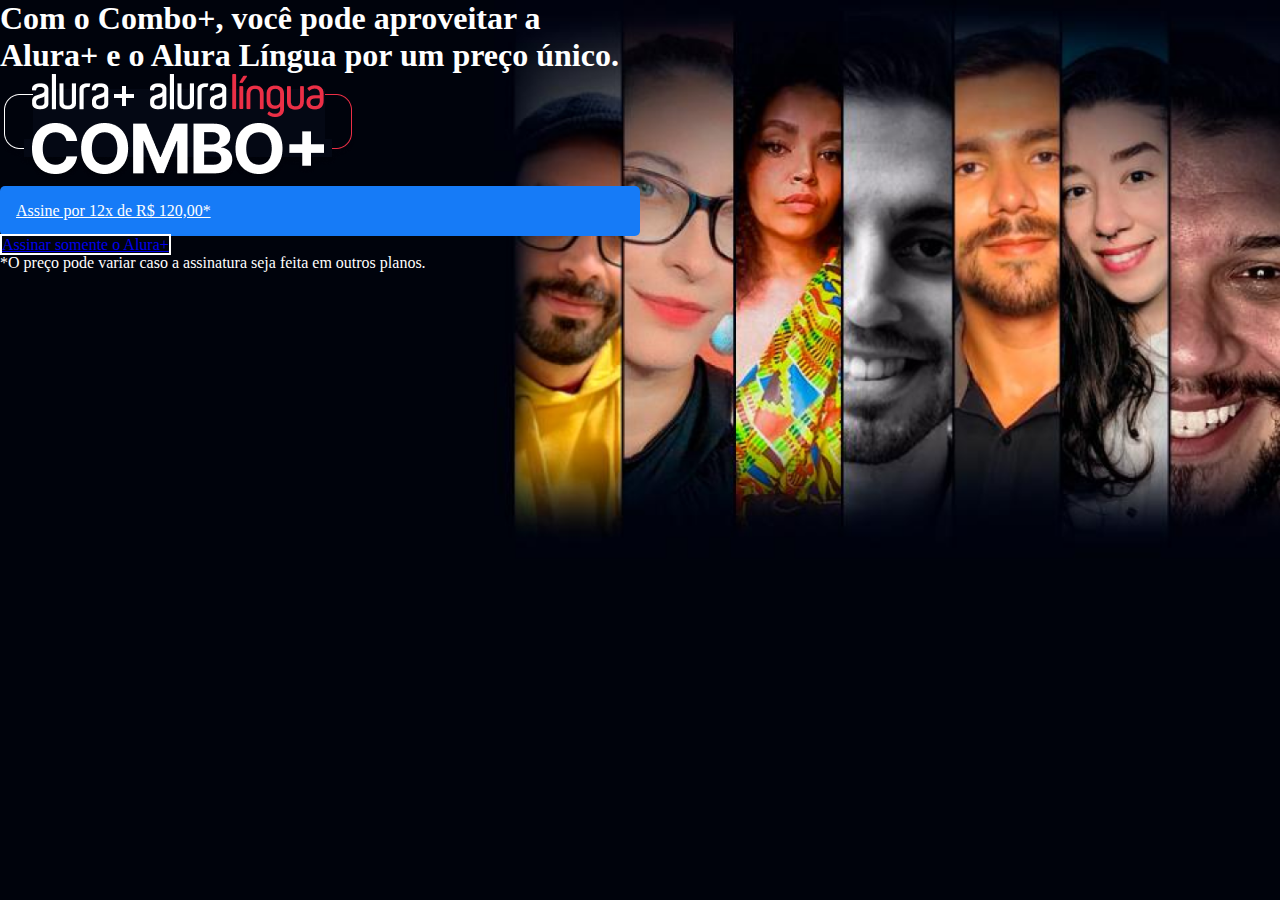
==== Alura+/index.html @ 59db6b45 "04 grid, segundo botao e p" ====
<!DOCTYPE html>
<html lang="pt-br">

<head>
    <meta charset="UTF-8">
    <meta http-equiv="X-UA-Compatible" content="IE=edge">
    <meta name="viewport" content="width=device-width, initial-scale=1.0">

    <link rel="stylesheet" href="assets/css/style.css">
    <title>Alura Plus</title>
</head>

<body>
    <section class=" container principal">
        <div>
            <h1> Com o Combo+, você pode aproveitar a Alura+ e o Alura Língua por um preço único.</h1>
            <img src="assets/img/Combo.png" alt="O combo+ é a junção do alura+ e o alura línguas">
            <a href="www.alura.com.br" class="container__botao"> Assine por 12x de R$ 120,00*</a>
            <a href="www.alura.com.br" class="container__botao_secundario">Assinar somente o Alura+</a>
            <p class="container__aviso">*O preço pode variar caso a assinatura seja feita em outros planos.</p>
        </div>
    </section>
</body>

</html>
---- Alura+/assets/css/style.css ----
:root {
    --branco-principal:#FFFFFF;
    --cinza-secundario:#C0C0C0;
    --botao-azul:#167BF7;
    --cor-de-fundo:#00030C;
}
* {
    margin: 0;
    padding: 0;
}

body {
    background-color: var(--cor-de-fundo);
    color: var(--branco-principal);
}

.principal {
    background-image: url("../img/Background.png");
    background-repeat: no-repeat;
    background-size: contain;
}

.container {
    height: 100vh;
    display: grid;
    grid-template-columns: 50% 50%;
}

.container__botao{
    background-color: var(--botao-azul);
    border-radius: 5px;
    padding: 1em;
    color: var(--branco-principal);
    display: block;
}
.container__botao_secundario{
    background-color: transparent;
    border: 2px solid var(--branco-principal);
}
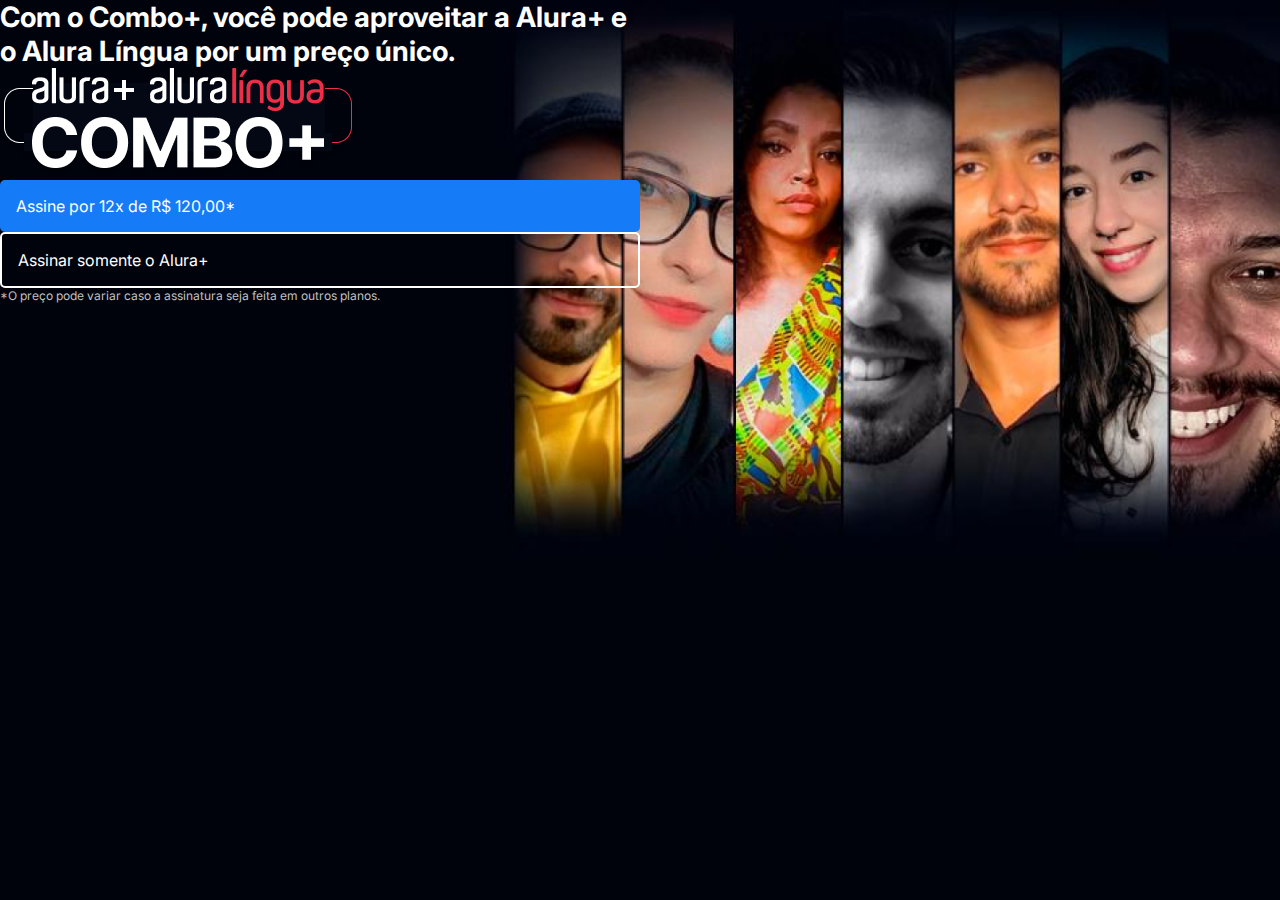
==== commit 97ff75f5: "06 Formatando fontes" ====
--- a/Alura+/index.html
+++ b/Alura+/index.html
@@ -7,16 +7,21 @@
     <meta name="viewport" content="width=device-width, initial-scale=1.0">
 
     <link rel="stylesheet" href="assets/css/style.css">
+    <link rel="preconnect" href="https://fonts.googleapis.com">
+    <link rel="preconnect" href="https://fonts.gstatic.com" crossorigin>
+    <link href="https://fonts.googleapis.com/css2?family=Inter:wght@400;700&display=swap" rel="stylesheet">
+
     <title>Alura Plus</title>
 </head>
 
 <body>
     <section class=" container principal">
         <div>
-            <h1> Com o Combo+, você pode aproveitar a Alura+ e o Alura Língua por um preço único.</h1>
+            <h1 class="container__titulo"> Com o Combo+, você pode aproveitar a Alura+ e o Alura Língua por um preço
+                único.</h1>
             <img src="assets/img/Combo.png" alt="O combo+ é a junção do alura+ e o alura línguas">
             <a href="www.alura.com.br" class="container__botao"> Assine por 12x de R$ 120,00*</a>
-            <a href="www.alura.com.br" class="container__botao_secundario">Assinar somente o Alura+</a>
+            <a href="www.alura.com.br" class="container__botao container__botao_secundario">Assinar somente o Alura+</a>
             <p class="container__aviso">*O preço pode variar caso a assinatura seja feita em outros planos.</p>
         </div>
     </section>
--- a/Alura+/assets/css/style.css
+++ b/Alura+/assets/css/style.css
@@ -3,6 +3,7 @@
     --cinza-secundario:#C0C0C0;
     --botao-azul:#167BF7;
     --cor-de-fundo:#00030C;
+    --fonte-principal: 'Inter';
 }
 * {
     margin: 0;
@@ -12,6 +13,9 @@
 body {
     background-color: var(--cor-de-fundo);
     color: var(--branco-principal);
+    font-family: var(--fonte-principal);
+    font-size: 16px;
+    font-weight: 400;
 }
 
 .principal {
@@ -25,15 +29,25 @@
     display: grid;
     grid-template-columns: 50% 50%;
 }
-
+.container__titulo{
+    font-size: 28px;
+    font-weight: 700;
+}
 .container__botao{
     background-color: var(--botao-azul);
     border-radius: 5px;
     padding: 1em;
     color: var(--branco-principal);
     display: block;
+    text-decoration: none;
 }
 .container__botao_secundario{
     background-color: transparent;
     border: 2px solid var(--branco-principal);
+    
+}
+.container__aviso {
+    font-size: 12px;
+    color: var(--cinza-secundario);
+
 }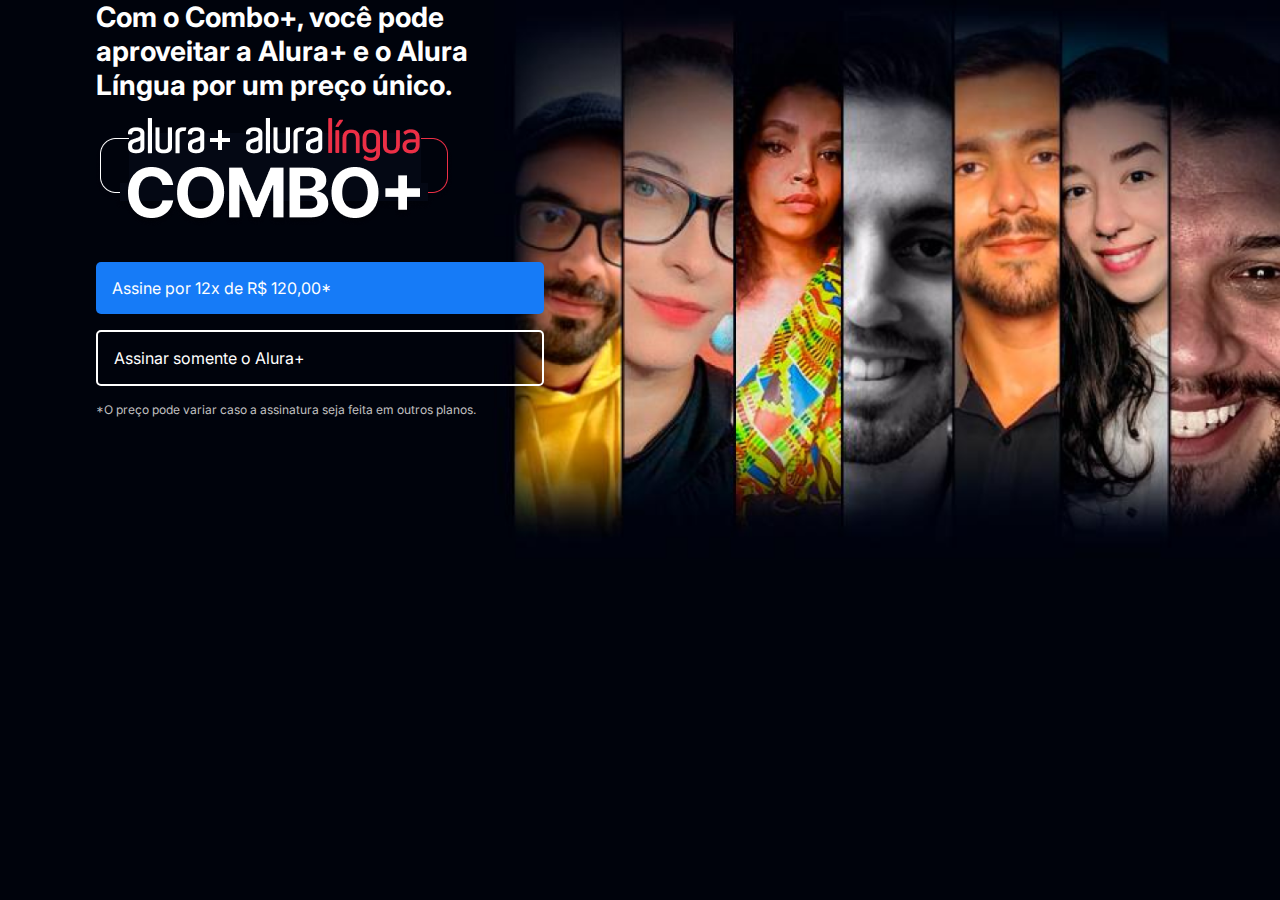
==== commit f59f5fac: "06 margin e padding" ====
--- a/Alura+/index.html
+++ b/Alura+/index.html
@@ -5,21 +5,20 @@
     <meta charset="UTF-8">
     <meta http-equiv="X-UA-Compatible" content="IE=edge">
     <meta name="viewport" content="width=device-width, initial-scale=1.0">
-
     <link rel="stylesheet" href="assets/css/style.css">
     <link rel="preconnect" href="https://fonts.googleapis.com">
     <link rel="preconnect" href="https://fonts.gstatic.com" crossorigin>
     <link href="https://fonts.googleapis.com/css2?family=Inter:wght@400;700&display=swap" rel="stylesheet">
-
     <title>Alura Plus</title>
 </head>
 
 <body>
     <section class=" container principal">
-        <div>
+        <div class="container__caixa">
             <h1 class="container__titulo"> Com o Combo+, você pode aproveitar a Alura+ e o Alura Língua por um preço
                 único.</h1>
-            <img src="assets/img/Combo.png" alt="O combo+ é a junção do alura+ e o alura línguas">
+            <img src="assets/img/Combo.png" alt="O combo+ é a junção do alura+ e o alura línguas"
+                class="container__imagem">
             <a href="www.alura.com.br" class="container__botao"> Assine por 12x de R$ 120,00*</a>
             <a href="www.alura.com.br" class="container__botao container__botao_secundario">Assinar somente o Alura+</a>
             <p class="container__aviso">*O preço pode variar caso a assinatura seja feita em outros planos.</p>
--- a/Alura+/assets/css/style.css
+++ b/Alura+/assets/css/style.css
@@ -40,6 +40,7 @@
     color: var(--branco-principal);
     display: block;
     text-decoration: none;
+    margin-bottom: 1em; 
 }
 .container__botao_secundario{
     background-color: transparent;
@@ -49,5 +50,10 @@
 .container__aviso {
     font-size: 12px;
     color: var(--cinza-secundario);
-
+}
+.container__imagem {
+    margin: 1em 0 2em 0;
+}
+.container__caixa{
+    margin: 0 6em;
 }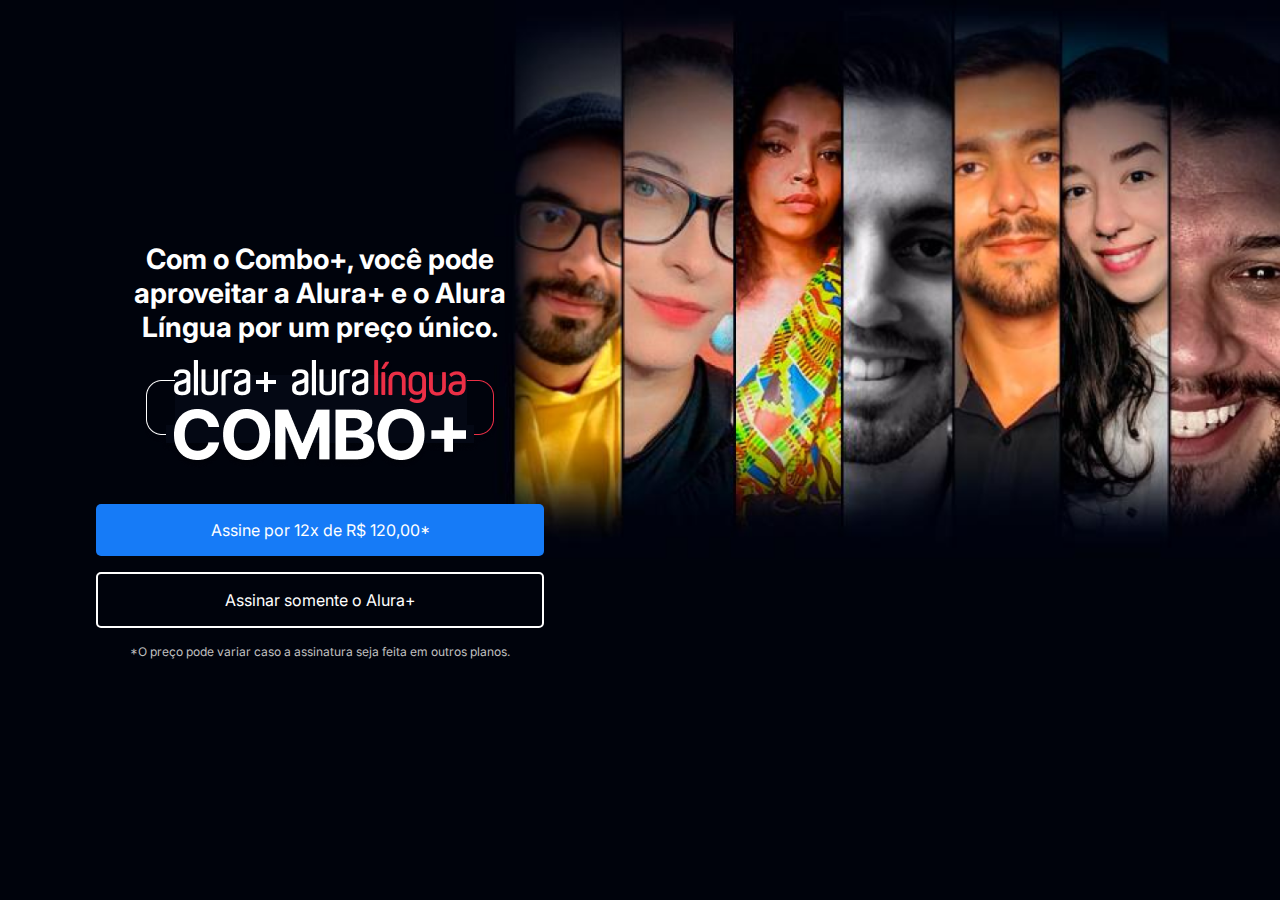
==== commit f64d59d1: "Posicionamento -alinhamento" ====
--- a/Alura+/index.html
+++ b/Alura+/index.html
@@ -13,7 +13,7 @@
 </head>
 
 <body>
-    <section class=" container principal">
+    <section class="container principal">
         <div class="container__caixa">
             <h1 class="container__titulo"> Com o Combo+, você pode aproveitar a Alura+ e o Alura Língua por um preço
                 único.</h1>
--- a/Alura+/assets/css/style.css
+++ b/Alura+/assets/css/style.css
@@ -22,6 +22,8 @@
     background-image: url("../img/Background.png");
     background-repeat: no-repeat;
     background-size: contain;
+    align-items: center;
+    text-align: center;
 }
 
 .container {
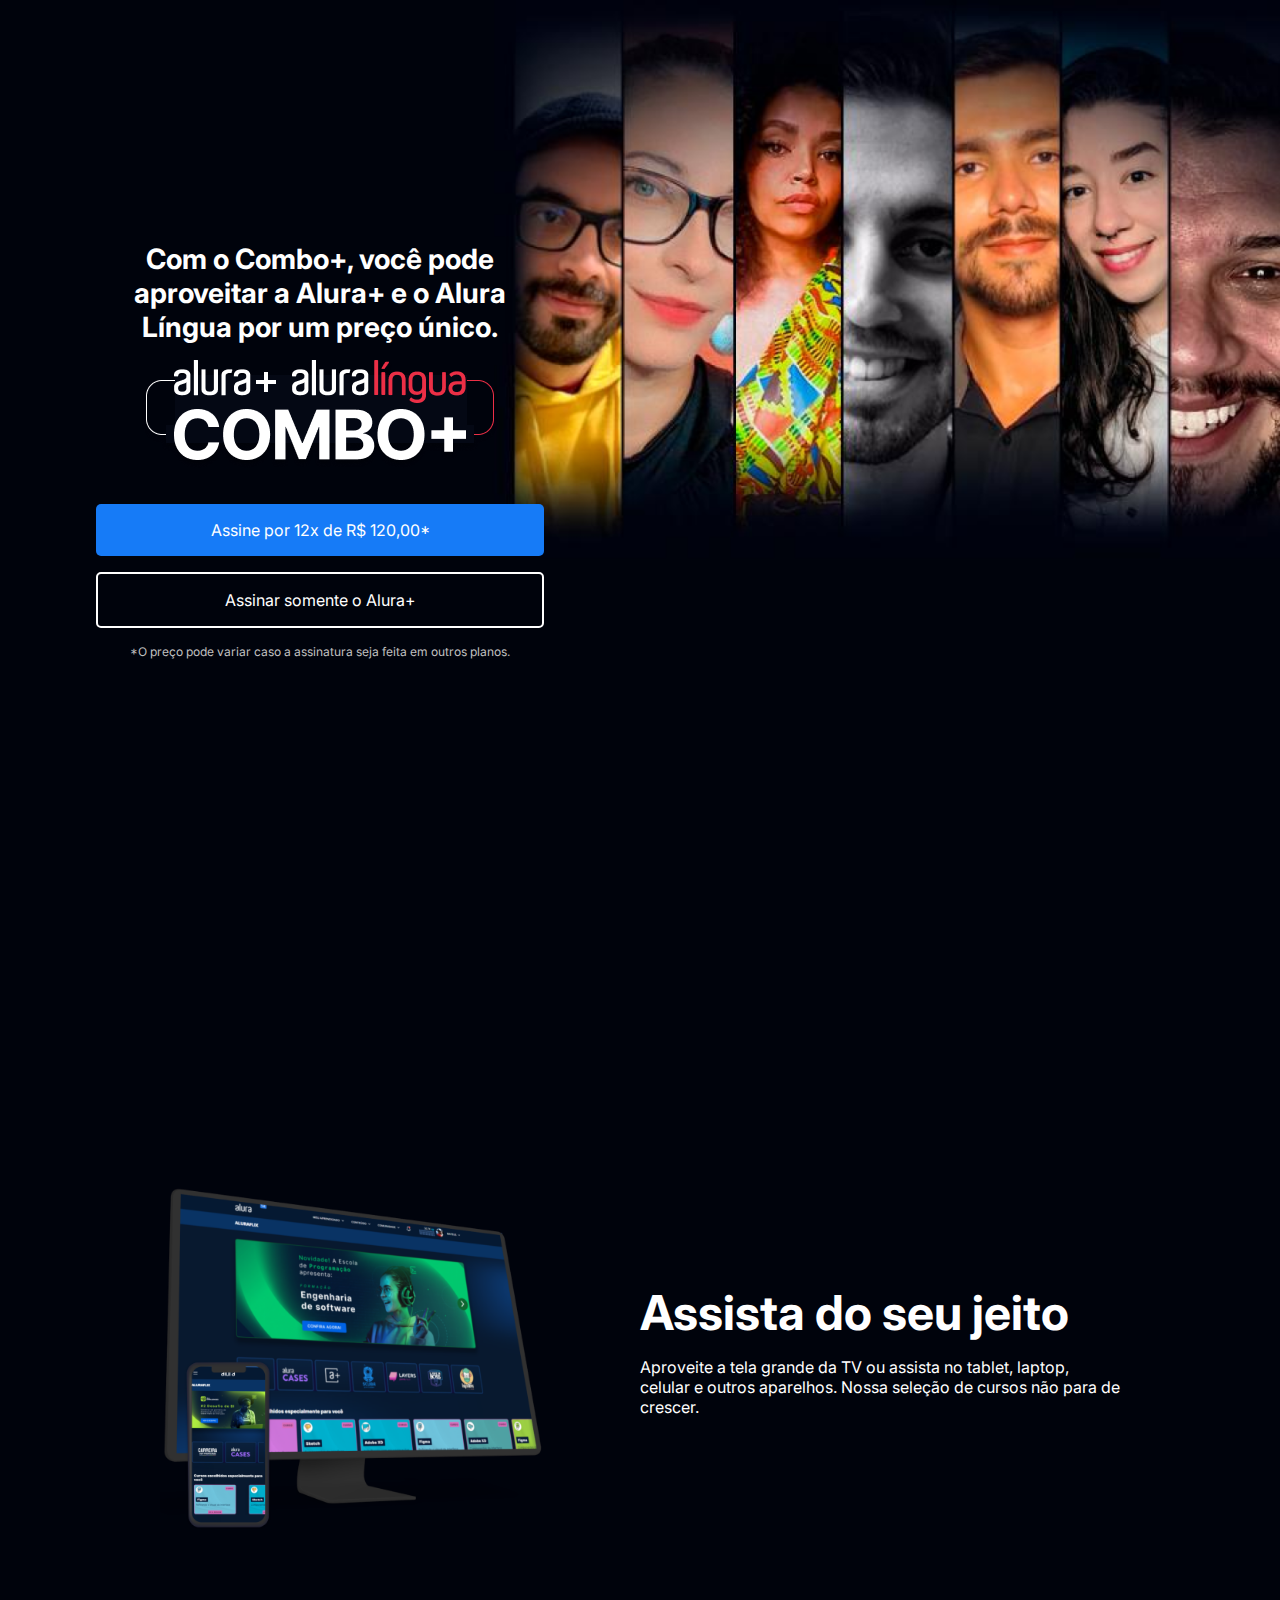
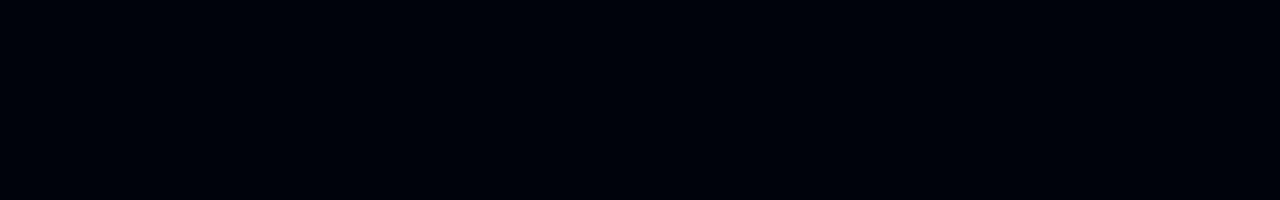
==== commit e5f715f2: "segunda section" ====
--- a/Alura+/index.html
+++ b/Alura+/index.html
@@ -24,6 +24,15 @@
             <p class="container__aviso">*O preço pode variar caso a assinatura seja feita em outros planos.</p>
         </div>
     </section>
+    <section class="container secundario">
+        <img src="assets/img/Plataformas.png" alt="Um monitor e um celular com o alura plus aberto"
+            class="secundario__imagem">
+        <div class="container__descricao">
+            <h2 class="descricao__titulo">Assista do seu jeito</h2>
+            <p class="descricao__texto">Aproveite a tela grande da TV ou assista no tablet, laptop, celular e outros
+                aparelhos. Nossa seleção de cursos não para de crescer.</p>
+        </div>
+    </section>
 </body>
 
 </html>--- a/Alura+/assets/css/style.css
+++ b/Alura+/assets/css/style.css
@@ -58,4 +58,21 @@
 }
 .container__caixa{
     margin: 0 6em;
+}
+
+.secundario__imagem {
+    width: 80%;
+}
+.secundario {
+    align-items: center;
+    margin: 0 10em;
+}
+.descricao__titulo{
+    font-weight: 700;
+    font-size: 48px;
+    color: var(--branco-principal);
+    margin-bottom: 0.3em;
+}
+.descricao_texto {
+color:  var(--cinza-secundario);
 }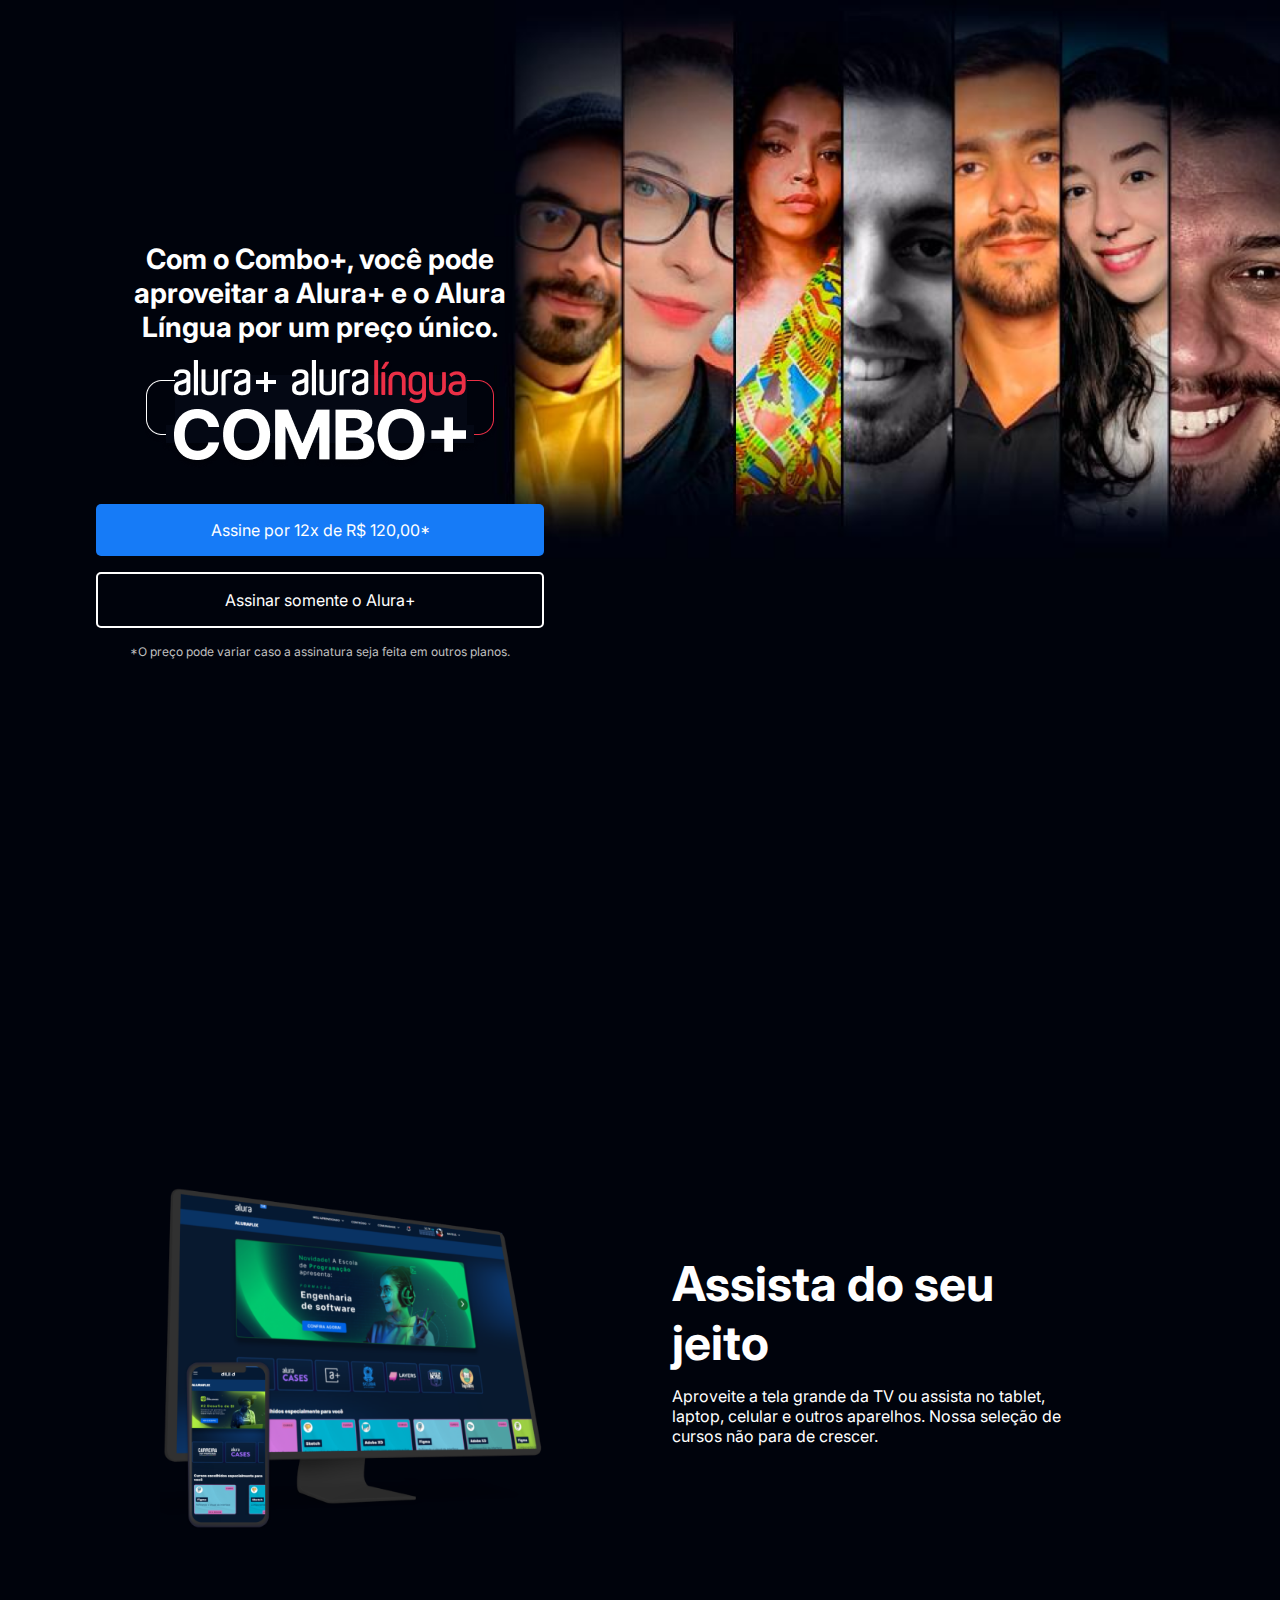
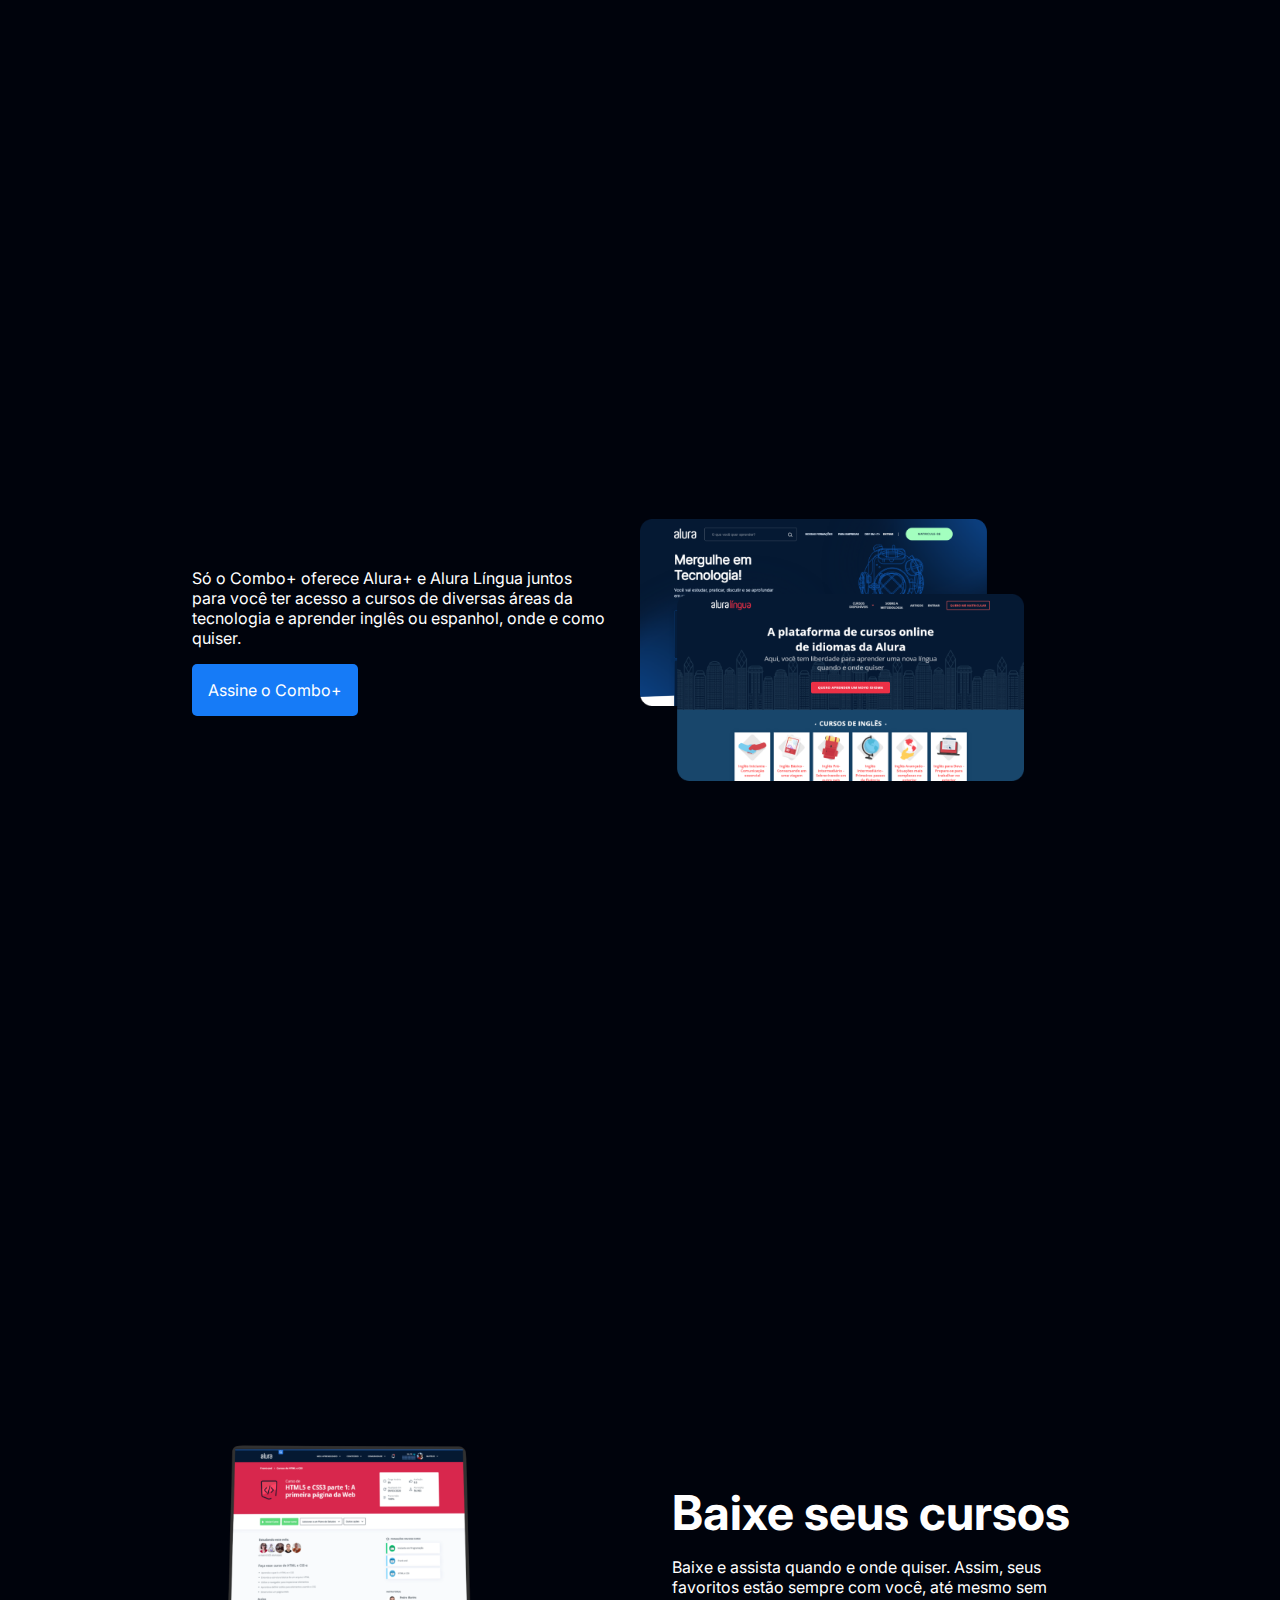
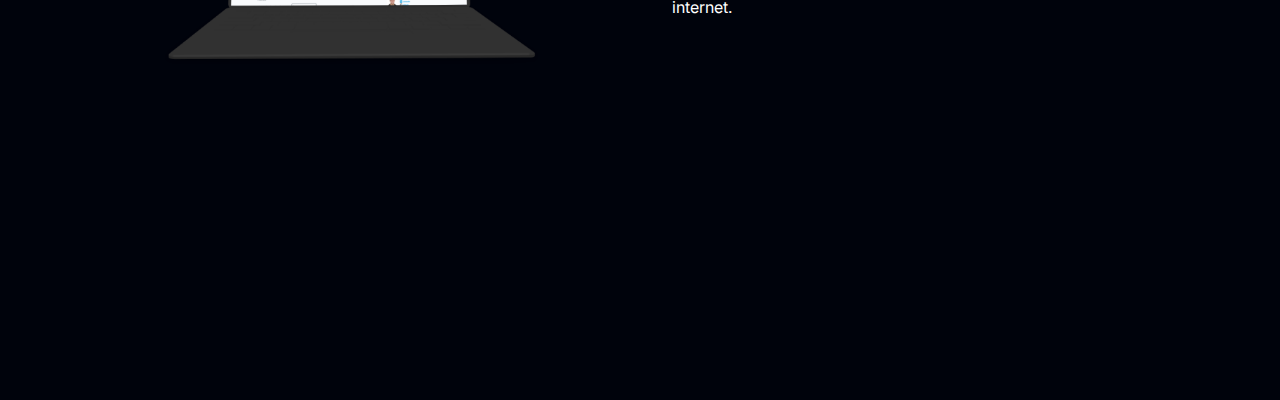
==== commit e2db6fc9: "adicionando outra section (restante do conteudo)" ====
--- a/Alura+/index.html
+++ b/Alura+/index.html
@@ -33,6 +33,23 @@
                 aparelhos. Nossa seleção de cursos não para de crescer.</p>
         </div>
     </section>
+    <section class="container secundario">
+        <div class="container__descricao">
+            <p class="descricao__texto">Só o Combo+ oferece Alura+ e Alura Língua juntos para você ter acesso a cursos
+                de diversas áreas da tecnologia e aprender inglês ou espanhol, onde e como quiser.</p>
+            <a href="http://www.alura.com.br" class="container__botao secundario__botao">Assine o Combo+</a>
+        </div>
+        <img src="assets/img/Telas.png" alt="Tela da alura plus e do alura lingua" class="secundario__imagem">
+    </section>
+    <section class="container secundario">
+        <img src="assets/img/Notebook.png" alt="Um notebook com um curso alura aberto" class="secundario__imagem">
+        <div class="container__descricao">
+            <h2 class="descricao__titulo">Baixe seus cursos</h2>
+            <p class="descricao__texto">Baixe e assista quando e onde quiser. Assim, seus favoritos estão sempre com
+                você, até mesmo sem internet.</p>
+        </div>
+    </section>
+
 </body>
 
 </html>--- a/Alura+/assets/css/style.css
+++ b/Alura+/assets/css/style.css
@@ -75,4 +75,13 @@
 }
 .descricao_texto {
 color:  var(--cinza-secundario);
+}
+
+.secundario__botao {
+    display: inline-block;
+    margin-top: 1em;
+}
+
+.container__descricao {
+    padding: 2em;
 }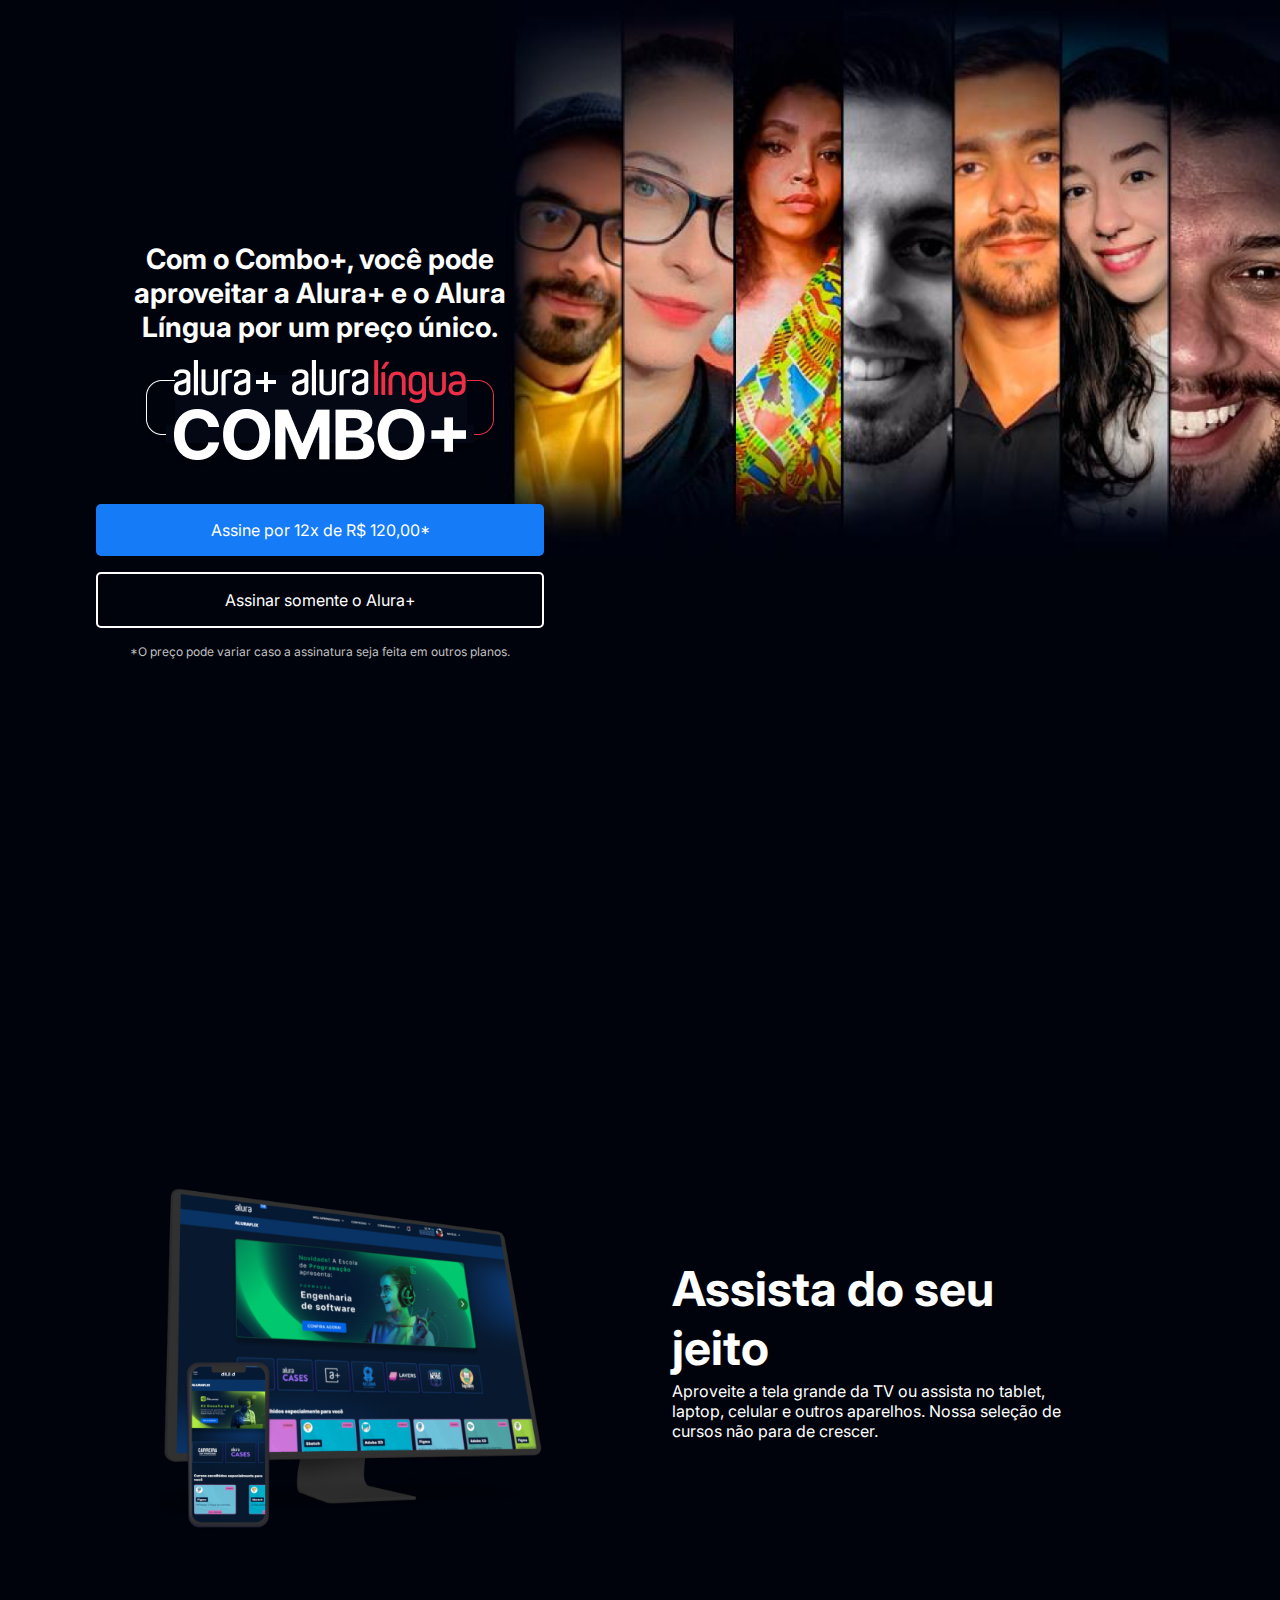
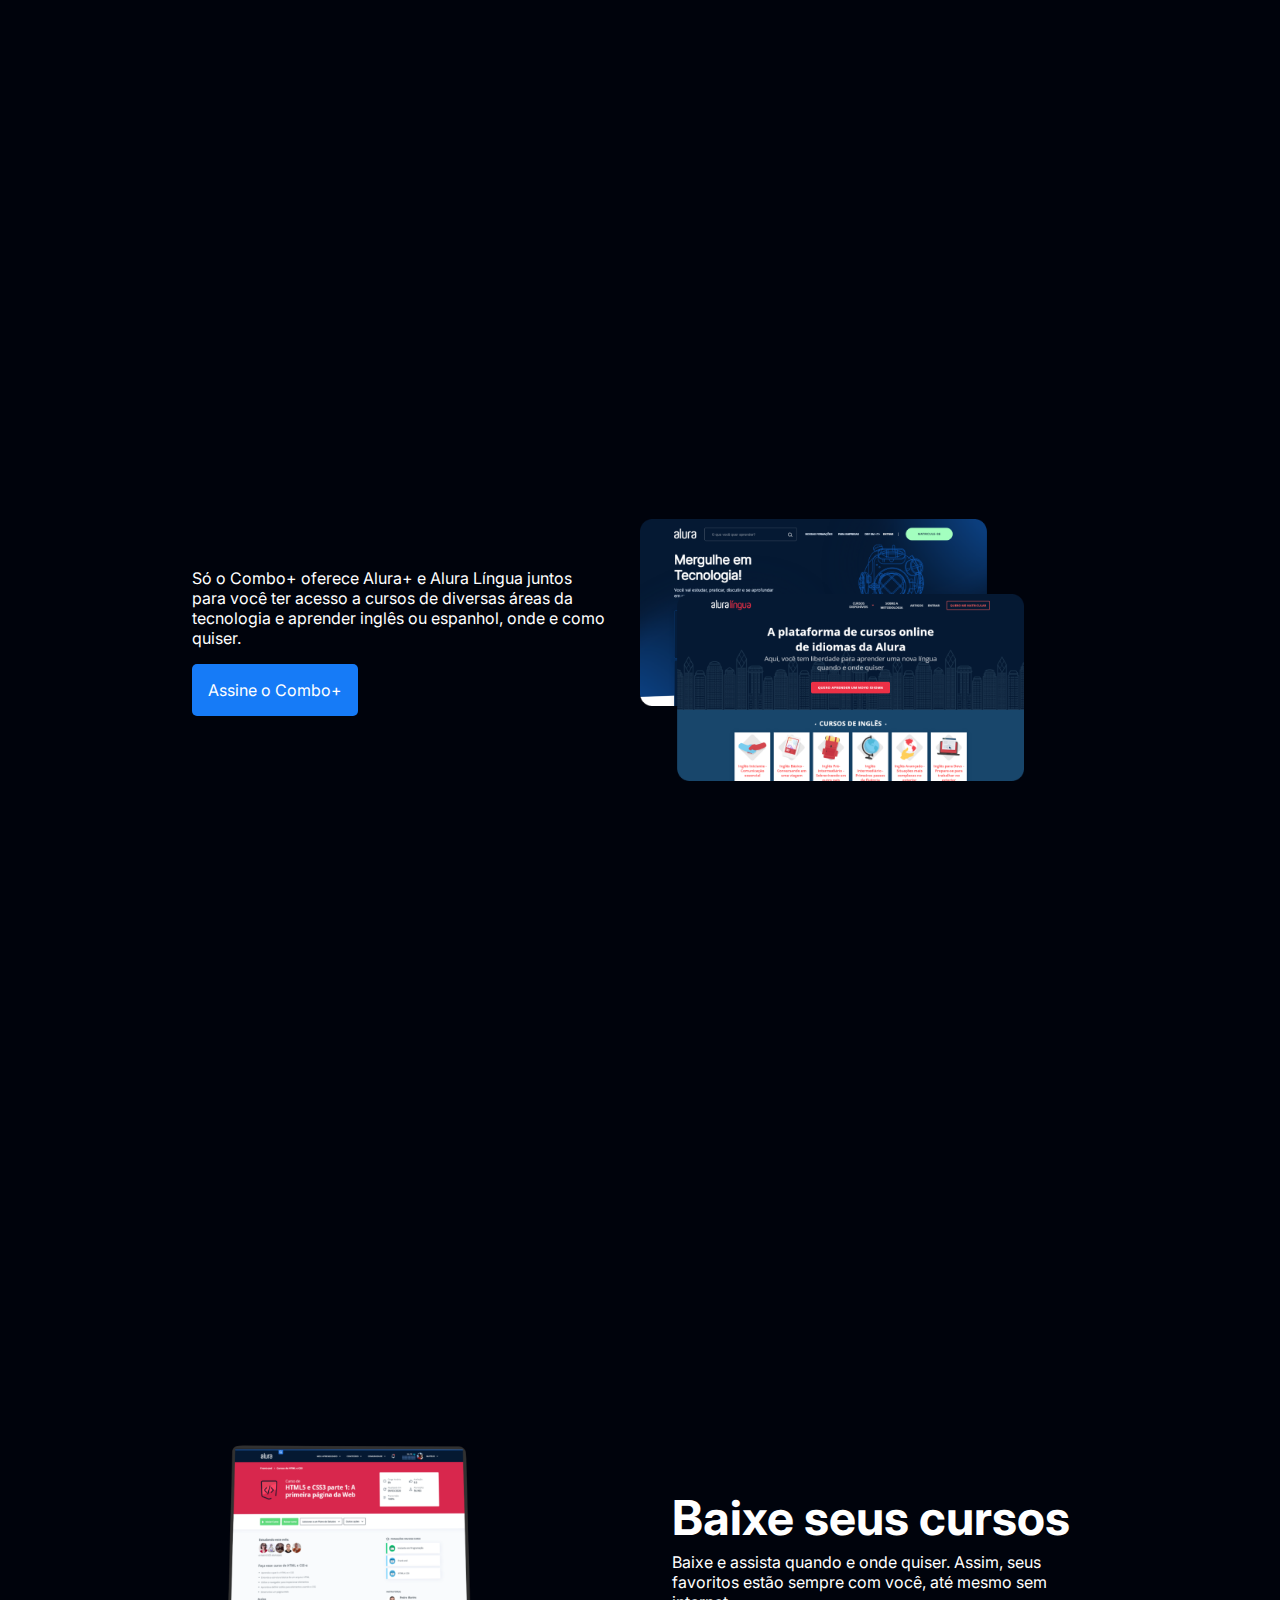
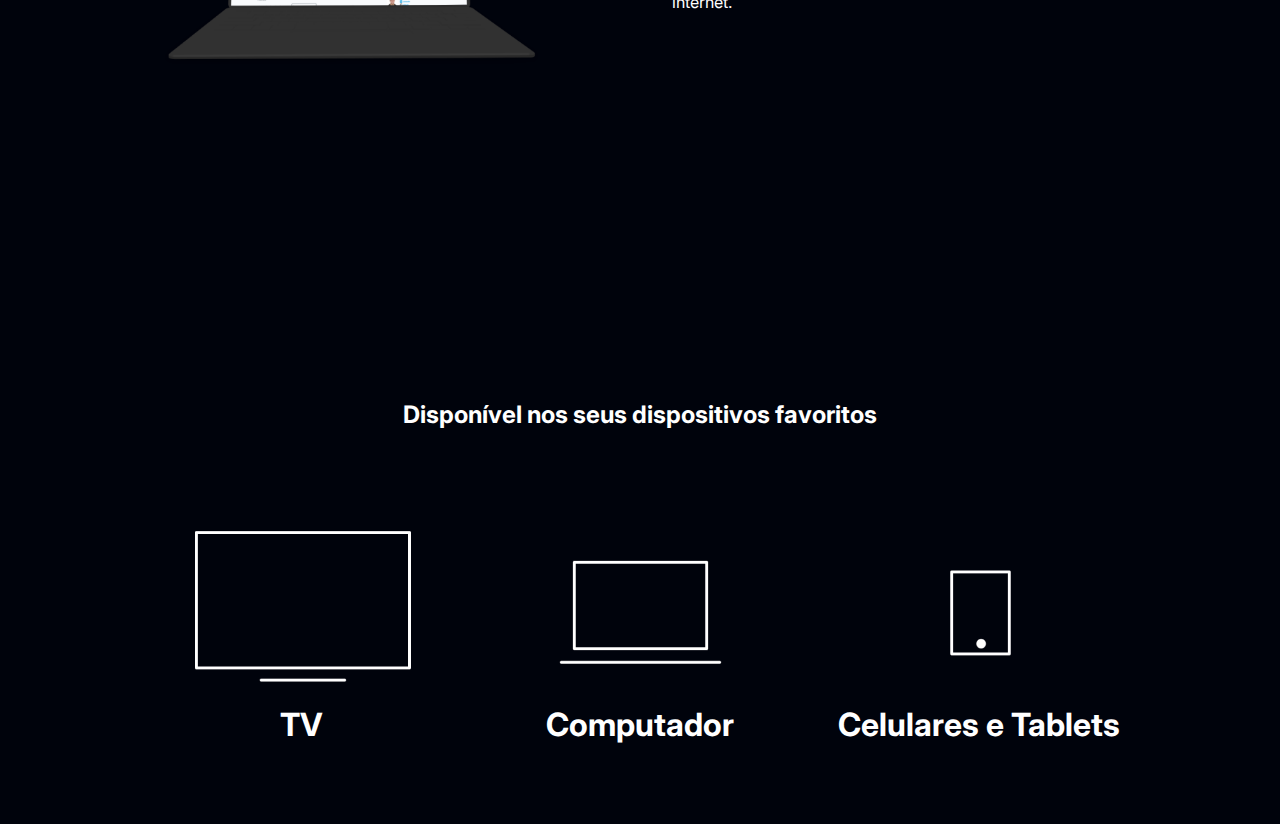
==== commit c4d6fcef: "Dispositivos" ====
--- a/Alura+/index.html
+++ b/Alura+/index.html
@@ -49,6 +49,22 @@
                 você, até mesmo sem internet.</p>
         </div>
     </section>
+    <section class="dispositivos">
+        <h2 class="dispositivos__titulos">Disponível nos seus dispositivos favoritos</h2>
+        <ul class="dispositivos__lista">
+            <li>
+                <img src="assets/img/tv.png" alt="ícone de televisão">
+                <h3 class="lista__item">TV</h3>
+
+            </li>
+            <li> <img src="assets/img/computador.png" alt="ícone de Computador">
+                <h3 class="lista__item">Computador</h3>
+            </li>
+            <li><img src="assets/img/celular.png" alt="ícone de celular">
+                <h3 class="lista__item">Celulares e Tablets</h3>
+            </li>
+        </ul>
+    </section>
 
 </body>
 
--- a/Alura+/assets/css/style.css
+++ b/Alura+/assets/css/style.css
@@ -71,7 +71,7 @@
     font-weight: 700;
     font-size: 48px;
     color: var(--branco-principal);
-    margin-bottom: 0.3em;
+    margin-bottom: 0.1em;
 }
 .descricao_texto {
 color:  var(--cinza-secundario);
@@ -84,4 +84,22 @@
 
 .container__descricao {
     padding: 2em;
+}
+.dispositivos__lista{
+    display: flex;
+    justify-content: center;   
+    list-style-type: none;
+    margin: 5em 0;
+}
+.dispositivos {
+    text-align:center;
+}
+
+.dispositivos__titulo{
+    font-size: 48px;
+    color: var(--branco-principal);
+}
+.lista__item{
+    font-size: 32px;
+    color: var(--branco-principal);
 }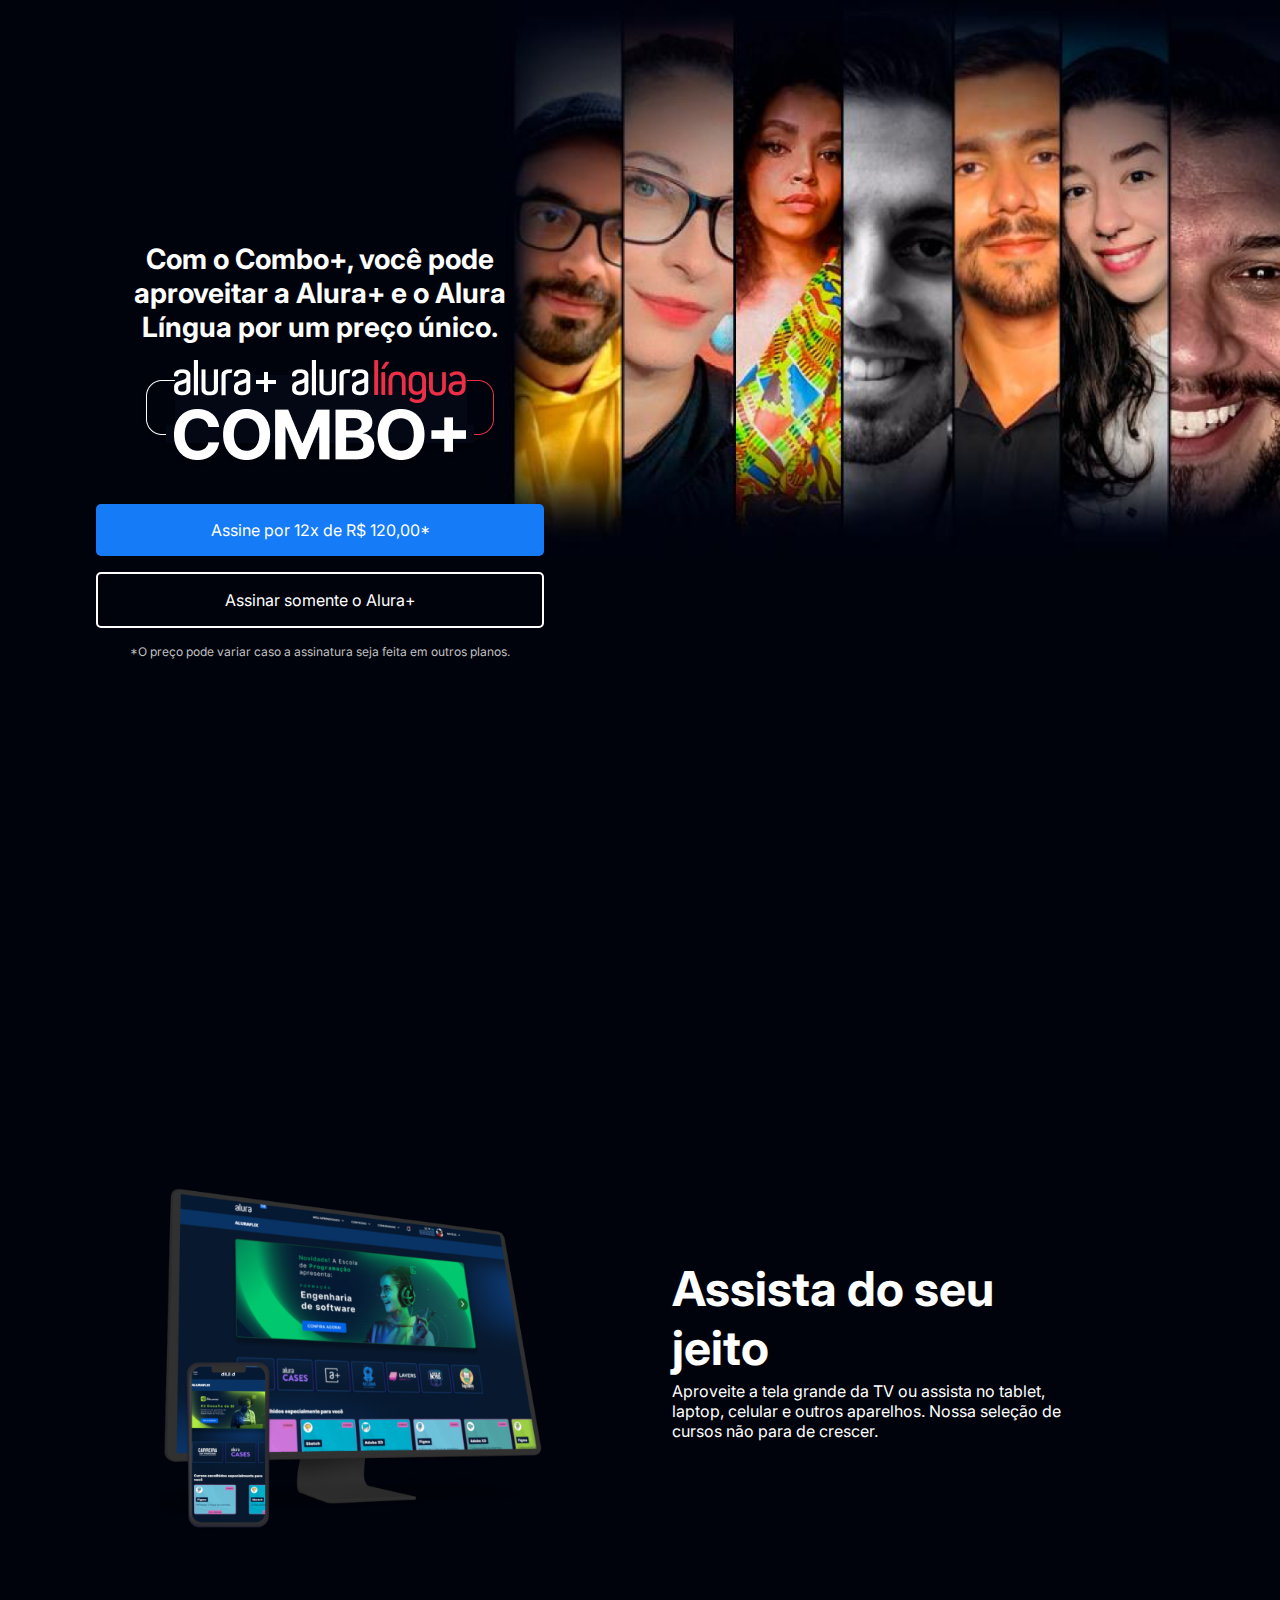
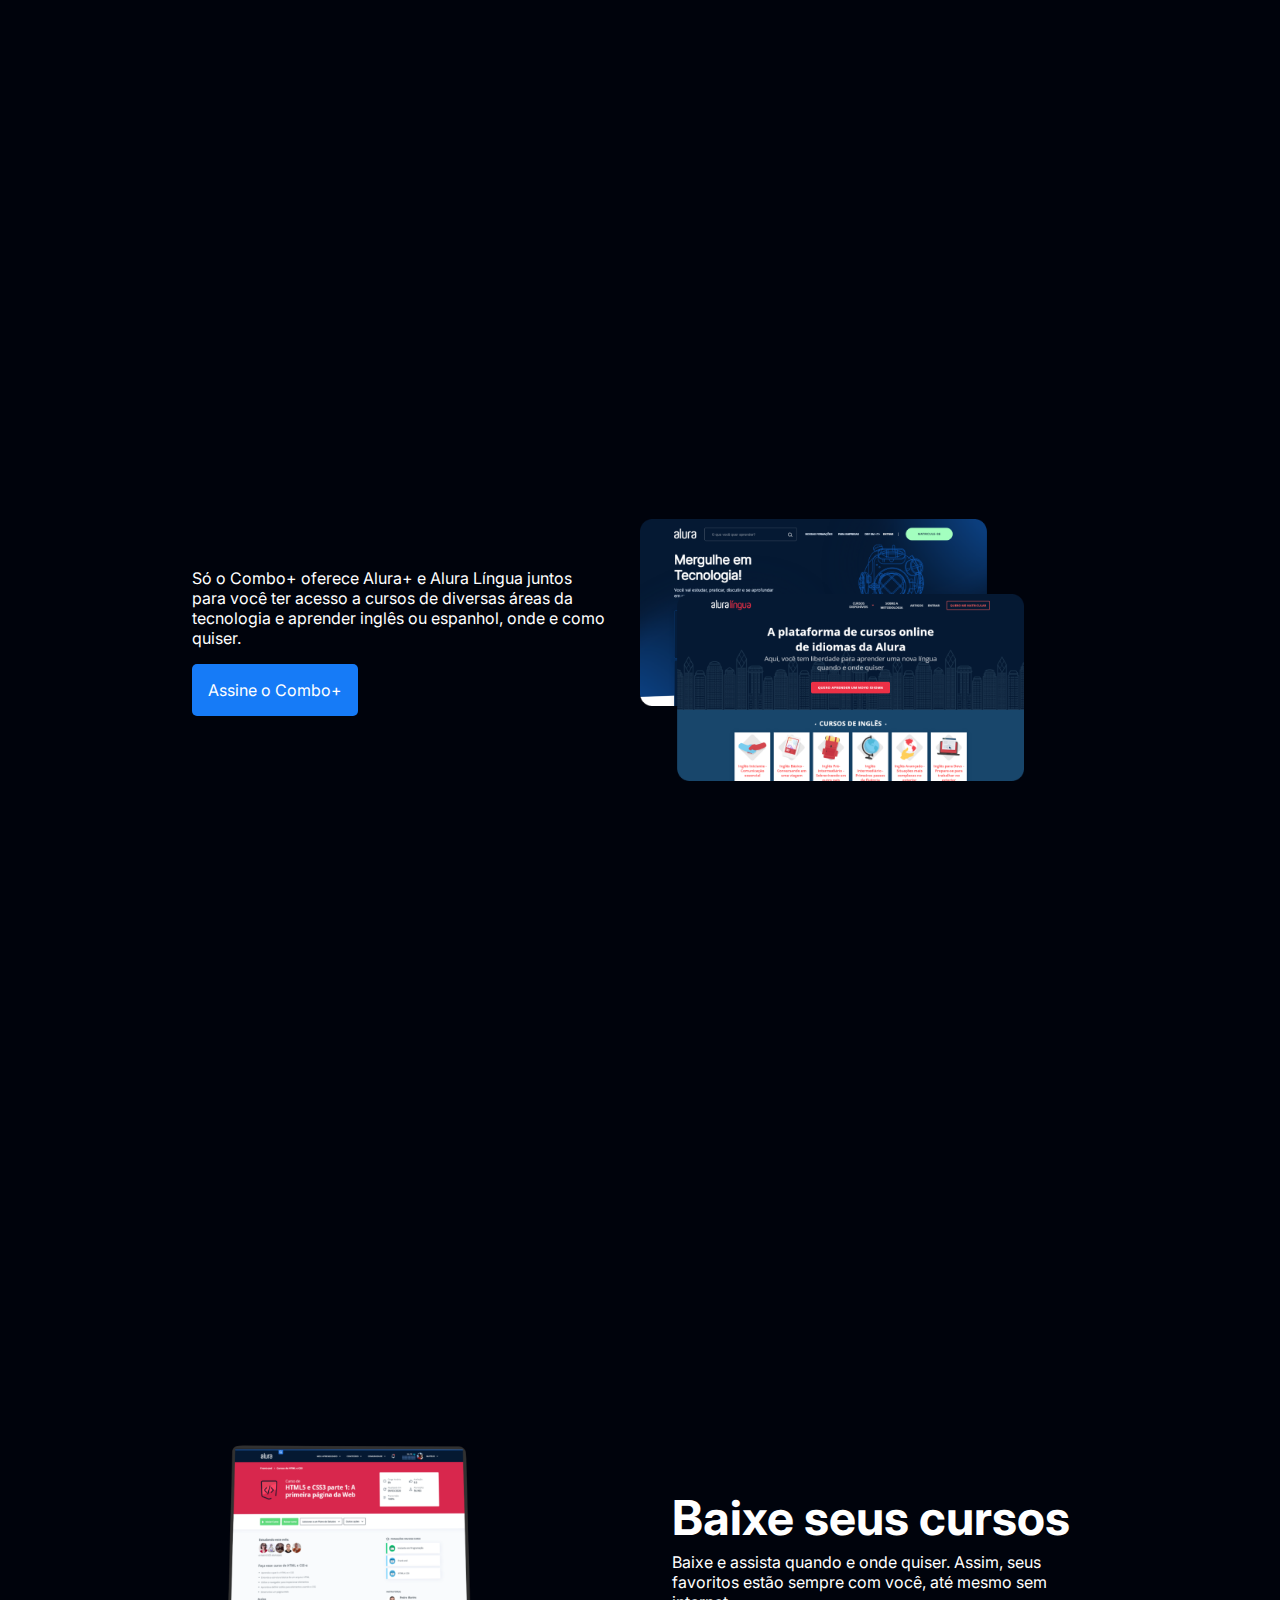
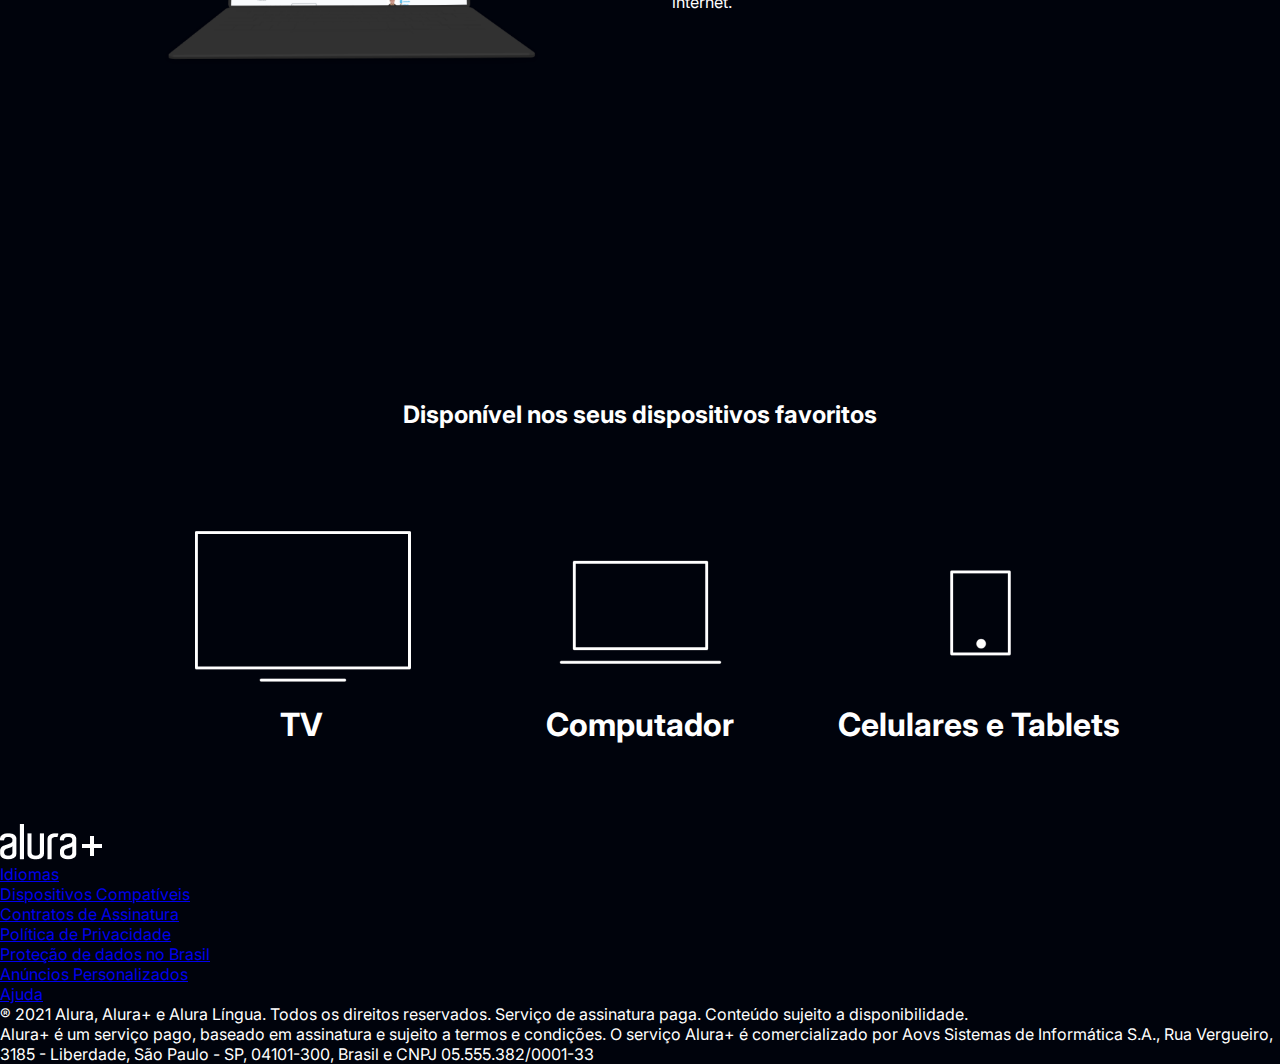
==== commit 63790e87: "rodape1" ====
--- a/Alura+/index.html
+++ b/Alura+/index.html
@@ -65,6 +65,41 @@
             </li>
         </ul>
     </section>
+    <footer class="rodape">
+        <img src="assets/img/Logo.png" alt="Alura" class="rodape__logo">
+        <ul class="rodape__lista">
+            <li class="lista__link">
+                <a href="#">Idiomas</a>
+            </li>
+            <li class="lista__link">
+                <a href="#">Dispositivos Compatíveis</a>
+            </li>
+            <li class="lista__link">
+                <a href="#">Contratos de Assinatura</a>
+            </li>
+            <li class="lista__link">
+                <a href="#">Política de Privacidade</a>
+            </li>
+            <li class="lista__link">
+                <a href="#">Proteção de dados no Brasil</a>
+            </li>
+            <li class="lista__link">
+                <a href="#">Anúncios Personalizados</a>
+            </li>
+            <li class="lista__link">
+                <a href="#">Ajuda</a>
+            </li>
+        </ul>
+        <p class="rodape__texto">
+            ® 2021 Alura, Alura+ e Alura Língua. Todos os direitos reservados. Serviço de assinatura paga. Conteúdo
+            sujeito a disponibilidade.
+        </p>
+        <p class="rodape__texto">
+            Alura+ é um serviço pago, baseado em assinatura e sujeito a termos e condições. O serviço Alura+ é
+            comercializado por Aovs Sistemas de Informática S.A., Rua Vergueiro, 3185 - Liberdade, São Paulo - SP,
+            04101-300, Brasil e CNPJ 05.555.382/0001-33
+        </p>
+    </footer>
 
 </body>
 
